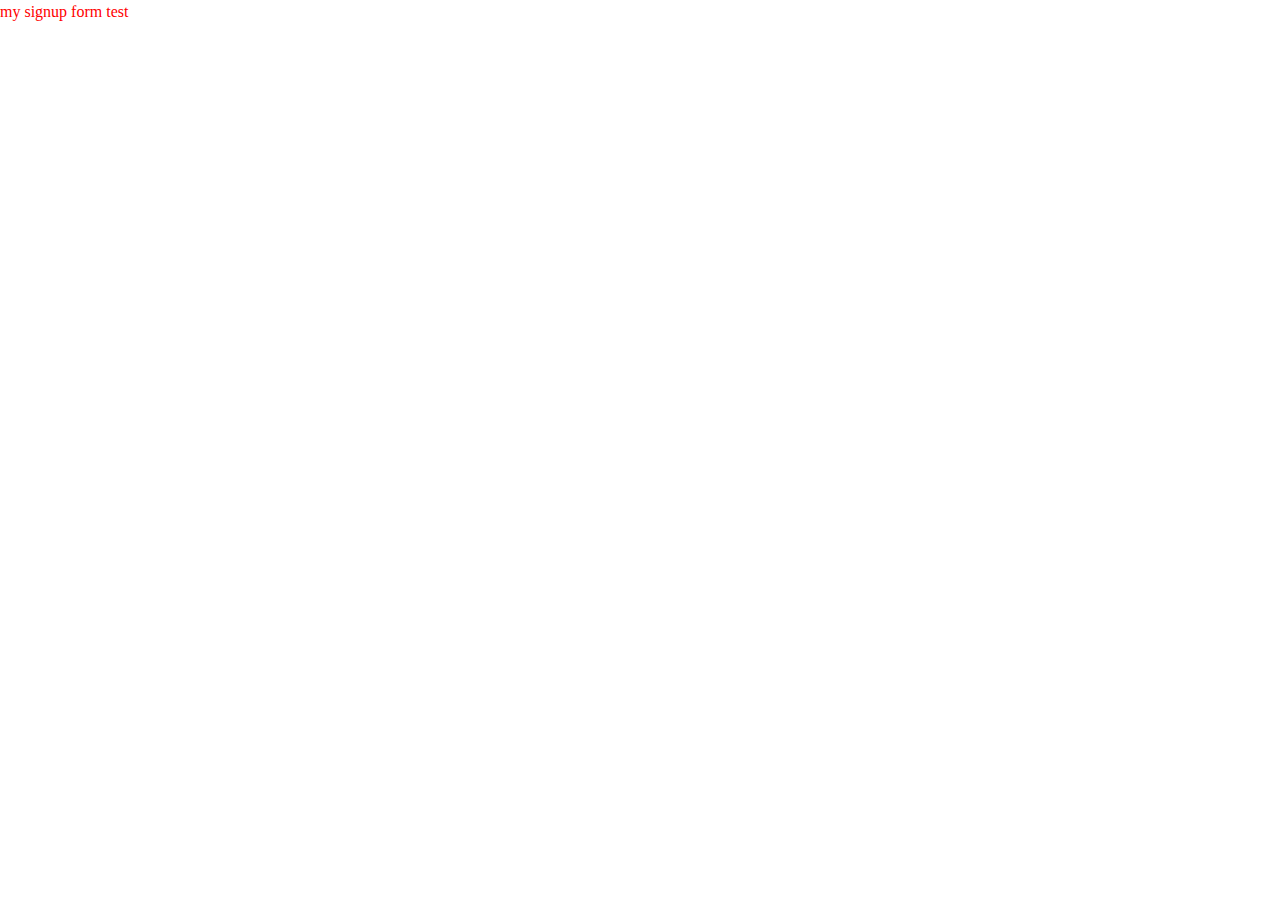
==== index.html @ 16f923d8 "Creating initial repo with files" ====
<!DOCTYPE html>
<html lang="en">
<head>
    <meta charset="UTF-8">
    <meta name="viewport" content="width=device-width, initial-scale=1.0">
    <title>Odin Sign-Up</title>
    <link rel="stylesheet" href="style.css">
</head>
<body>
    <p>my signup form test</p>
</body>
</html>
---- style.css ----
/* || RESETS || */

/* 1. Use a more-intuitive box-sizing model */
*, *::before, *::after {
    box-sizing: border-box;
  }
  /* 2. Remove default margin */
  * {
    margin: 0;
  }
  body {
    /* 3. Add accessible line-height */
    line-height: 1.5;
    /* 4. Improve text rendering */
    -webkit-font-smoothing: antialiased;
  }
  /* 5. Improve media defaults */
  img, picture, video, canvas, svg {
    display: block;
    max-width: 100%;
  }
  /* 6. Inherit fonts for form controls */
  input, button, textarea, select {
    font: inherit;
  }
  /* 7. Avoid text overflows */
  p, h1, h2, h3, h4, h5, h6 {
    overflow-wrap: break-word;
  }
  /* 8. Improve line wrapping */
  p {
    text-wrap: pretty;
  }
  h1, h2, h3, h4, h5, h6 {
    text-wrap: balance;
  }
  /*
    9. Create a root stacking context
  */
  #root, #__next {
    isolation: isolate;
  }


/* Form Styling */

p {
    color: red;
}
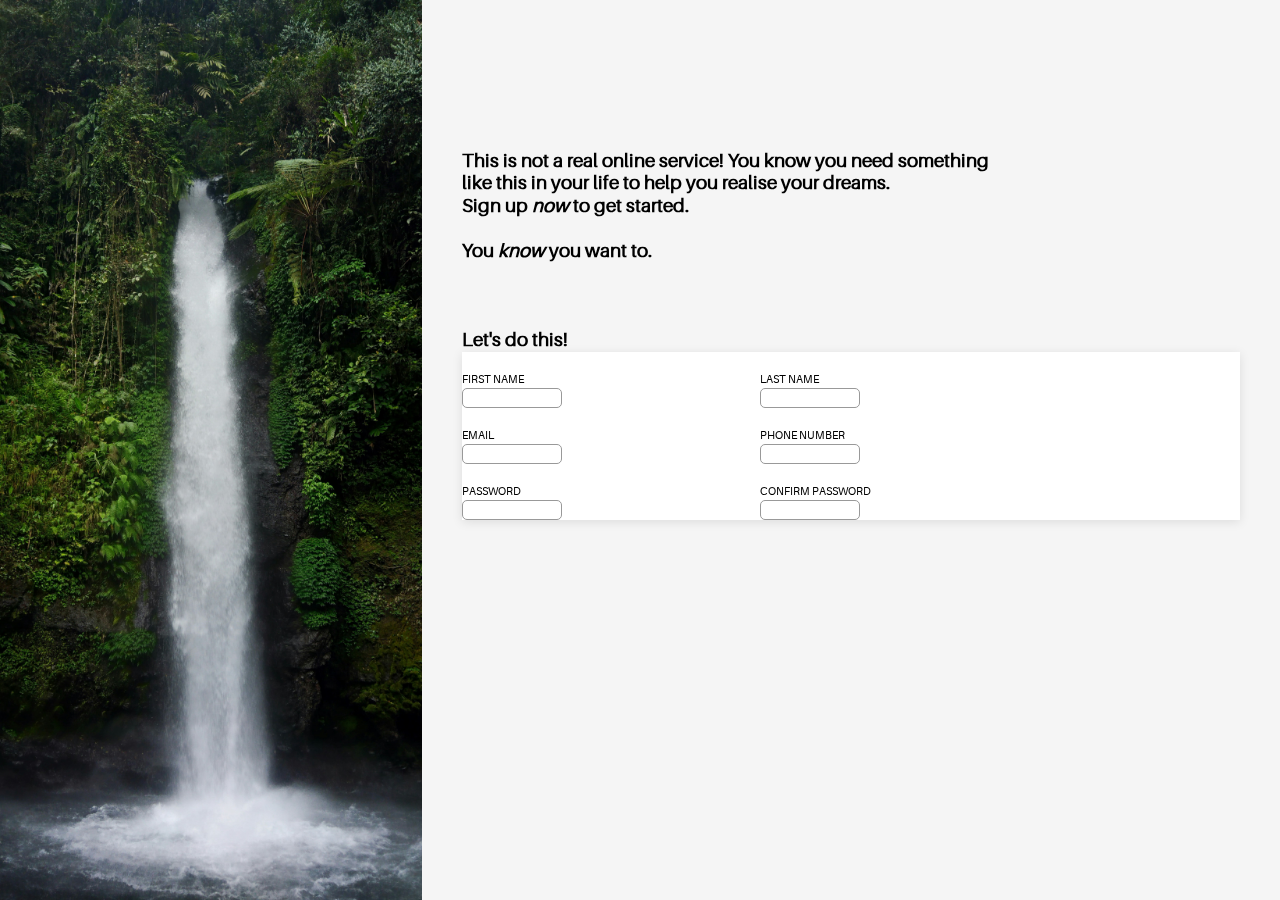
==== commit 10338700: "Updated HTML/CSS and added custom fonts." ====
--- a/index.html
+++ b/index.html
@@ -7,6 +7,49 @@
     <link rel="stylesheet" href="style.css">
 </head>
 <body>
-    <p>my signup form test</p>
+    <div class="background-container">
+        <img src="waterfall.jpg" alt="waterfall">
+    </div>
+    <div class="text-container">
+        <p><strong>This is not a real online service! You know you need something <br>
+            like this in your life to help you realise your dreams. <br>
+            Sign up <em>now</em> to get started. <br>
+            <br>
+            You <em>know</em> you want to. <br>
+            <br>
+            <br>
+            <br>
+            Let's do this!</strong>
+        </p>
+    <form action="" method="post">
+        <fieldset>
+            <ul>
+                <li>
+                    <label for="first_name">FIRST NAME</label>
+                    <input type="text" id="first_name" name="first_name">
+                </li>
+                <li>
+                    <label for="last_name">LAST NAME</label>
+                    <input type="text" id="last_name" name="last_name">
+                </li>
+                <li>
+                    <label for="email">EMAIL</label>
+                    <input type="email" id="email" name="email">
+                </li>
+                <li>
+                    <label for="phone">PHONE NUMBER</label>
+                    <input type="number" id="number" name="number">
+                </li>
+                <li>
+                    <label for="pass">PASSWORD</label>
+                    <input type="text" id="pass" name="pass">
+                </li>
+                <li>
+                    <label for="passcon">CONFIRM PASSWORD</label>
+                    <input type="text" id="passcon" name="passcon">
+                </li>
+            </ul>
+        </fieldset>
+    </form>
 </body>
 </html>--- a/style.css
+++ b/style.css
@@ -41,9 +41,109 @@
     isolation: isolate;
   }
 
+/* || FONTS || */
+
+@font-face {
+    font-family: 'aileronheavy';
+    src: url('fonts/aileron/aileron-heavy-webfont.woff2') format('woff2'),
+         url('fonts/aileron/aileron-heavy-webfont.woff') format('woff');
+    font-weight: normal;
+    font-style: normal;
+
+}
+
+@font-face {
+    font-family: 'aileronlight';
+    src: url('fonts/aileron/aileron-light-webfont.woff2') format('woff2'),
+         url('fonts/aileron/aileron-light-webfont.woff') format('woff');
+    font-weight: normal;
+    font-style: normal;
+
+}
+
+@font-face {
+    font-family: 'aileronregular';
+    src: url('fonts/aileron/aileron-regular-webfont.woff2') format('woff2'),
+         url('fonts/aileron/aileron-regular-webfont.woff') format('woff');
+    font-weight: normal;
+    font-style: normal;
+
+}
+/* Page Styling */
+
+body {
+    background-color: whitesmoke;
+}
+.background-container {
+    position: fixed;
+    top: 0;
+    left: 0;
+    width: 33vw;
+    height: 100vh;
+    overflow: hidden;
+}
+
+.background-container img {
+    width: 100%;
+    height: 100%;
+    object-fit: cover;
+}
+
+.text-container {
+    position: fixed;
+    left: 33vw;
+    right: 0;
+    padding: 150px 40px;
+}
+
+p {
+    color: black;
+    font-family: 'aileronregular', sans-serif;
+    font-size: 14pt;
+    line-height: 1.2;
+}
 
 /* Form Styling */
 
-p {
-    color: red;
+form {
+    width: 100%; 
+    padding: 0px; 
+    background-color: white;
+    box-shadow: 0 2px 10px rgba(0, 0, 0, 0.1);
 }
+
+fieldset {
+    border: none;
+    padding: 0px;
+    margin: 0;
+    width: 100%;
+    display: flex;
+    flex-direction: column;
+    justify-content: flex-start;
+}
+
+ul {
+    display: flex;
+    flex-wrap: wrap;
+    gap: 20px;
+    margin-top: 20px;
+    padding: 0;
+    max-width: 100%;
+}
+
+li {
+    display: flex;
+    flex-direction: column;
+    flex-basis: calc(37% - 10px);
+    list-style: none;
+    font-family: 'aileronregular', sans-serif;
+    font-size: 8pt;
+}
+
+input {
+  font-family: 'aileronregular' sans-serif;
+  width: 100px;
+  box-sizing: border-box;
+  border: 1px solid #999;
+  border-radius: 5px;
+}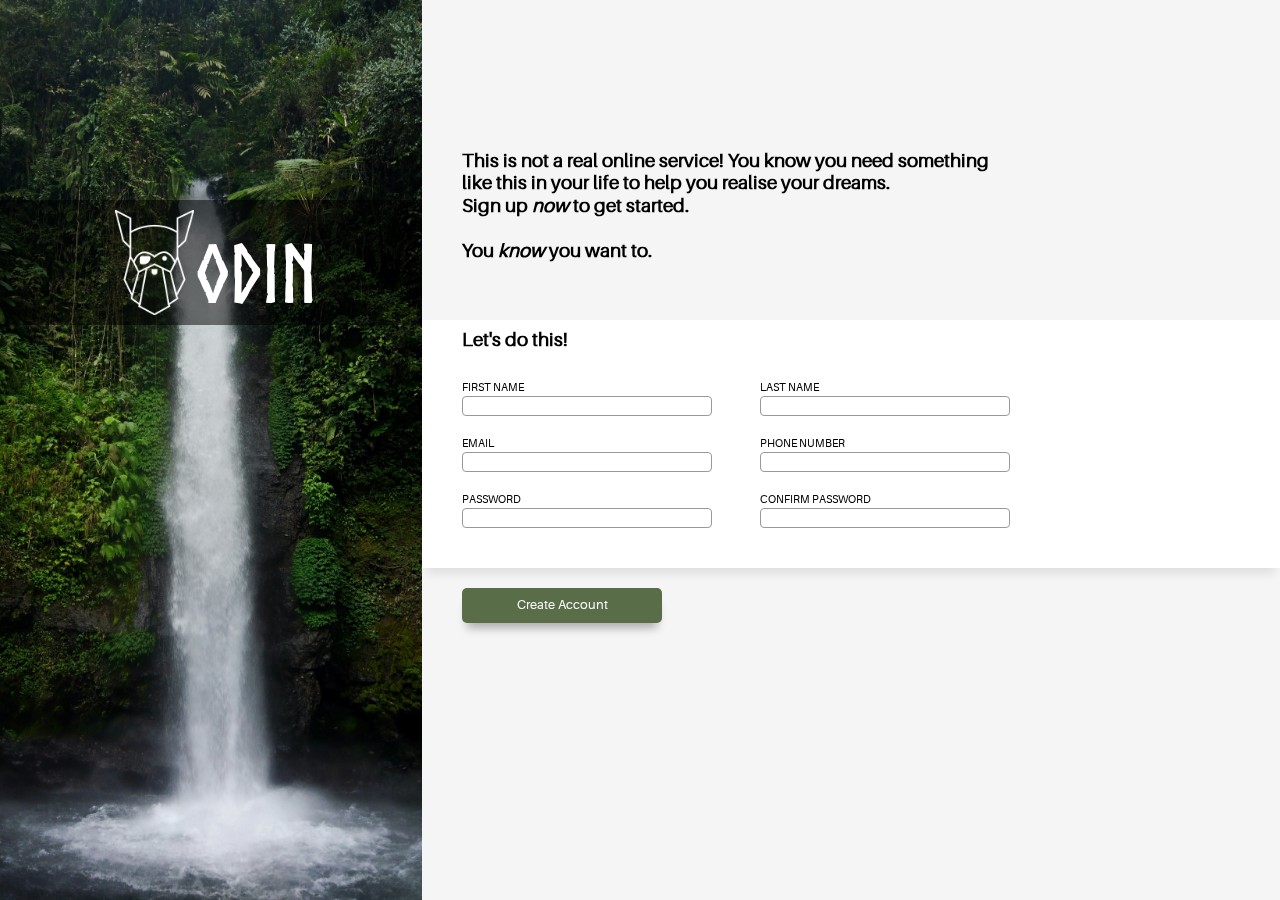
==== commit 29f31e14: "updated html/css, and added logo img/font." ====
--- a/index.html
+++ b/index.html
@@ -9,7 +9,13 @@
 <body>
     <div class="background-container">
         <img src="waterfall.jpg" alt="waterfall">
+        <div class="logo-container">  
+            <img src="odin-lined.png" alt="odin">   
+            <p id="norse">ODIN</p>    
+        </div>
     </div>
+
+             
     <div class="text-container">
         <p><strong>This is not a real online service! You know you need something <br>
             like this in your life to help you realise your dreams. <br>
@@ -51,5 +57,7 @@
             </ul>
         </fieldset>
     </form>
+    
+    <button type="submit">Create Account</button>
 </body>
 </html>--- a/style.css
+++ b/style.css
@@ -69,18 +69,27 @@
     font-style: normal;
 
 }
+
+@font-face {
+  font-family: 'norse-bold';
+  src: url('fonts/norse-bold.otf') format('opentype');
+  font-weight: normal;
+  font-style: normal;
+}
+
 /* Page Styling */
 
 body {
     background-color: whitesmoke;
 }
+
 .background-container {
-    position: fixed;
-    top: 0;
-    left: 0;
-    width: 33vw;
-    height: 100vh;
-    overflow: hidden;
+  position: fixed;
+  top: 0;
+  left: 0;
+  width: 33vw;
+  height: 100vh;
+  overflow: hidden;
 }
 
 .background-container img {
@@ -89,11 +98,42 @@
     object-fit: cover;
 }
 
+.logo-container {
+  position: absolute;  
+  top: 200px;
+  left: 0;
+  width: 100%;  
+  height: 125px;
+  background-color: rgba(0, 0, 0, 0.5);
+  z-index: 1;
+  display: flex;
+  align-items: center; 
+  justify-content: center;
+}
+
+.logo-container img {
+  width: auto;  /* Changed from height */
+  height: 125px;  /* Specific height */
+  padding: 10px;
+  object-fit: contain;  
+  max-width: none; 
+}
+
+#norse {
+  font-family: 'norse-bold';
+  color: white;
+  font-size: 5rem;
+  margin-left: -0.5rem;
+  margin-top: 20px;
+}
+
 .text-container {
-    position: fixed;
-    left: 33vw;
-    right: 0;
-    padding: 150px 40px;
+  position: fixed;
+  left: 33vw;
+  right: 0;
+  padding: 150px 40px;
+  display: flex;
+  flex-direction: column;
 }
 
 p {
@@ -101,22 +141,31 @@
     font-family: 'aileronregular', sans-serif;
     font-size: 14pt;
     line-height: 1.2;
+    position: relative;  
+    z-index: 1;  /* keep text on top */
 }
 
 /* Form Styling */
 
 form {
-    width: 100%; 
-    padding: 0px; 
-    background-color: white;
-    box-shadow: 0 2px 10px rgba(0, 0, 0, 0.1);
-}
+  width: calc(100% + 80px); 
+  min-height: 200px;
+  margin: 0 -40px;  
+  display: flex;
+  padding: 40px;  
+  background-color: white;
+  box-shadow: 0 10px 10px -5px rgba(0, 0, 0, 0.1); 
+  position: relative;
+  margin-top: -2em;
+}
+
 
 fieldset {
     border: none;
     padding: 0px;
     margin: 0;
     width: 100%;
+    flex: 1;
     display: flex;
     flex-direction: column;
     justify-content: flex-start;
@@ -141,9 +190,22 @@
 }
 
 input {
-  font-family: 'aileronregular' sans-serif;
-  width: 100px;
+  font-family: sans-serif;
+  width: 250px;
   box-sizing: border-box;
   border: 1px solid #999;
+  border-radius: 4px;
+}
+
+button {
+  width: 200px;
+  height: 35px;
+  margin-top: 20px;
+  background-color: #596D48;
+  font-family: 'aileronregular', sans-serif;
+  font-size: 10pt;
+  color: whitesmoke;
   border-radius: 5px;
+  border: 0px;
+  box-shadow: 0 10px 10px -5px rgba(0, 0, 0, 0.3); 
 }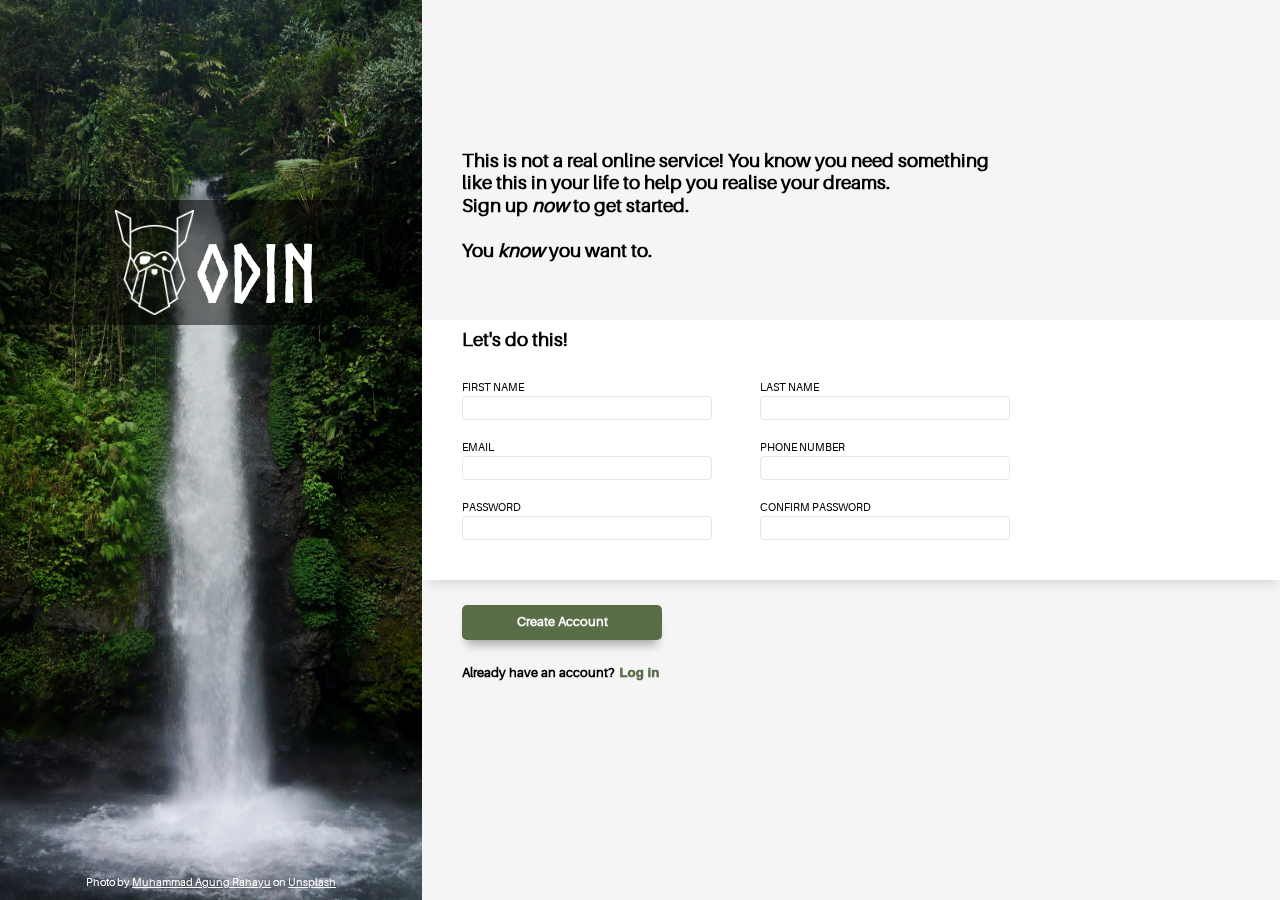
==== commit 2333a048: "Completed HTML and CSS." ====
--- a/index.html
+++ b/index.html
@@ -7,17 +7,27 @@
     <link rel="stylesheet" href="style.css">
 </head>
 <body>
+
+    <!-- Splash Section -->
+
     <div class="background-container">
         <img src="waterfall.jpg" alt="waterfall">
         <div class="logo-container">  
             <img src="odin-lined.png" alt="odin">   
-            <p id="norse">ODIN</p>    
+            <p id="norse">ODIN</p>   
+        </div>
+        <div class="img-credit">
+            <p id="img-cred1">Photo by</p> 
+            <a href="https://unsplash.com/s/photos/Muhammad-Agung-Rahayu" id="img-cred2">Muhammad Agung Rahayu</a>
+            <p id="img-cred3">on</p>
+            <a href="https://unsplash.com/" id="img-cred4">Unsplash</a>
         </div>
     </div>
 
-             
+    <!-- Form Section -->
+
     <div class="text-container">
-        <p><strong>This is not a real online service! You know you need something <br>
+        <p id="main-text"><strong>This is not a real online service! You know you need something <br>
             like this in your life to help you realise your dreams. <br>
             Sign up <em>now</em> to get started. <br>
             <br>
@@ -48,16 +58,24 @@
                 </li>
                 <li>
                     <label for="pass">PASSWORD</label>
-                    <input type="text" id="pass" name="pass">
+                    <input type="password" id="pass" name="pass">
                 </li>
                 <li>
                     <label for="passcon">CONFIRM PASSWORD</label>
-                    <input type="text" id="passcon" name="passcon">
+                    <input type="password" id="passcon" name="passcon">
                 </li>
             </ul>
         </fieldset>
     </form>
     
-    <button type="submit">Create Account</button>
+    <!-- Submit Section -->
+
+    <div class="submitsection">
+        <button type="submit"><strong>Create Account</strong></button>
+        <div class="login-text">
+            <p id="foot"><strong>Already have an account?</strong></p>
+            <p id="log-in"><strong></strong>Log in</strong></p>
+        </div>
+    </div>
 </body>
 </html>--- a/style.css
+++ b/style.css
@@ -82,6 +82,8 @@
 body {
     background-color: whitesmoke;
 }
+
+/* Splash Section */
 
 .background-container {
   position: fixed;
@@ -112,8 +114,8 @@
 }
 
 .logo-container img {
-  width: auto;  /* Changed from height */
-  height: 125px;  /* Specific height */
+  width: auto;  
+  height: 125px; 
   padding: 10px;
   object-fit: contain;  
   max-width: none; 
@@ -126,6 +128,43 @@
   margin-left: -0.5rem;
   margin-top: 20px;
 }
+
+.img-credit {
+  position: relative;  
+  bottom: 25px;
+  width: 100%;  
+  z-index: 1;
+  gap: 2px;
+  display: flex;
+  align-items: center; 
+  justify-content: center;
+}
+
+#img-cred1 {
+  font-family: 'aileronregular', sans-serif;
+  color: white;
+  font-size: 8pt;
+}
+
+#img-cred2 {
+  font-family: 'aileronregular', sans-serif;
+  color: white;
+  font-size: 8pt;
+}
+
+#img-cred3 {
+  font-family: 'aileronregular', sans-serif;
+  color: white;
+  font-size: 8pt;
+}
+
+#img-cred4 {
+  font-family: 'aileronregular', sans-serif;
+  color: white;
+  font-size: 8pt;
+}
+
+/* Text Section */
 
 .text-container {
   position: fixed;
@@ -154,7 +193,7 @@
   display: flex;
   padding: 40px;  
   background-color: white;
-  box-shadow: 0 10px 10px -5px rgba(0, 0, 0, 0.1); 
+  box-shadow: 2px 10px 10px -5px rgba(0, 0, 0, 0.1); 
   position: relative;
   margin-top: -2em;
 }
@@ -193,8 +232,40 @@
   font-family: sans-serif;
   width: 250px;
   box-sizing: border-box;
-  border: 1px solid #999;
+  border: 1px solid #E5E7EB;
   border-radius: 4px;
+  padding: 3px 7px;
+}
+
+input:focus {
+  outline: none; 
+  border: 1px solid #4A90E2;
+  box-shadow: 2px 2px 4px rgba(89, 109, 72, 0.2); 
+}
+
+input:invalid {
+  border-color: #FF6B6B; 
+}
+
+input[type="password"]:focus {
+  border-color: #FF6B6B;  
+}
+
+input:hover {
+  border-color: #4A90E2;
+}
+
+/* Submit Section */
+
+.submitsection {
+  margin-top: 5px;
+}
+
+.login-text {
+  display: flex;
+  gap: 5px;
+  margin-top: 25px;
+  align-items: center;
 }
 
 button {
@@ -208,4 +279,17 @@
   border-radius: 5px;
   border: 0px;
   box-shadow: 0 10px 10px -5px rgba(0, 0, 0, 0.3); 
+}
+
+#foot {
+  font-family: 'aileronregular', sans-serif;
+  font-size: 10pt;
+}
+
+#log-in {
+  font-family: 'aileronbold', sans-serif;
+  font-size: 10pt;
+  font-weight: 1000;
+  color: #596D48;
+  margin: 0;
 }